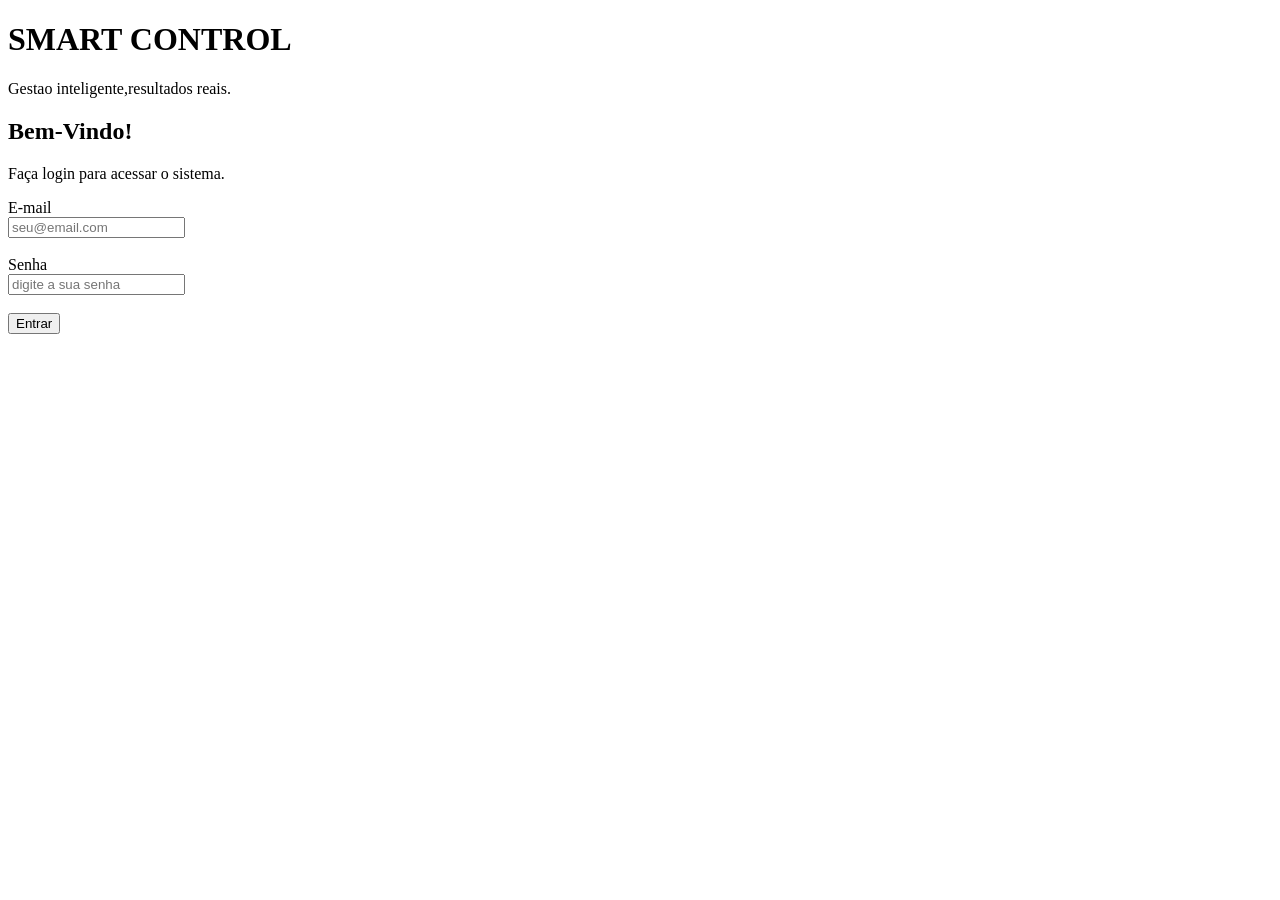
==== index.html @ 696087f5 "Movendo arquivos para raiz do site" ====
<!DOCTYPE html>
<html lang="pt-BR">
<head>
    <meta charset="UTF-8">
    <meta http-equiv="X-UA-Compatible" content="IE=edge">
    <meta name="viewport" content="width=device-width, initial-scale=1.0">
    <title>Smart Control</title>
</head>
<body>

    <h1>SMART CONTROL</h1>

    <p>Gestao inteligente,resultados reais.</p>

    <h2>Bem-Vindo!</h2>

    <p>Faça login para acessar o sistema.</p>

    <form>

        <label for="email">E-mail</label><br>
        <input type="email" id="email" placeholder="seu@email.com">

        <br><br>

        <label for="senha">Senha</label><br>
        <input type="password" id="senha" placeholder="digite a sua senha">

        <br><br>

<button type="button" onclick="window.location.href='./dashboard.html'">
    Entrar
</button>
</body>
</html>
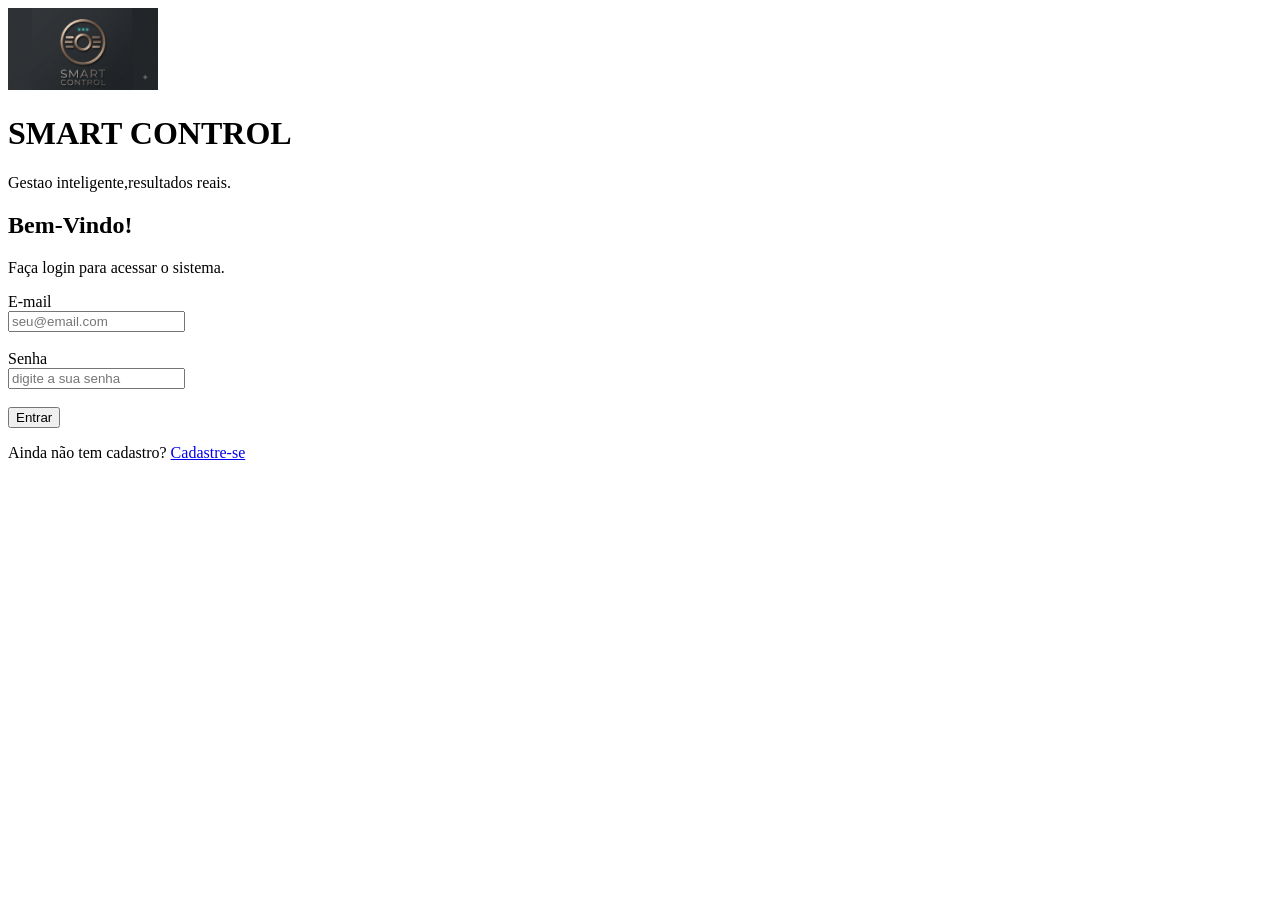
==== commit a023a506: "finalizando projeto html" ====
--- a/index.html
+++ b/index.html
@@ -7,6 +7,12 @@
     <title>Smart Control</title>
 </head>
 <body>
+
+    <header>
+        <img src="assets/images/logo.png"
+        alt="Logo do sistema Smart Control"
+        width="150">
+    </header>
 
     <h1>SMART CONTROL</h1>
 
@@ -31,5 +37,13 @@
 <button type="button" onclick="window.location.href='./dashboard.html'">
     Entrar
 </button>
+
+<p>
+    Ainda não tem cadastro?
+    <a href="cadastro.html">Cadastre-se</a>
+</p>
+
+</form>
+
 </body>
 </html>
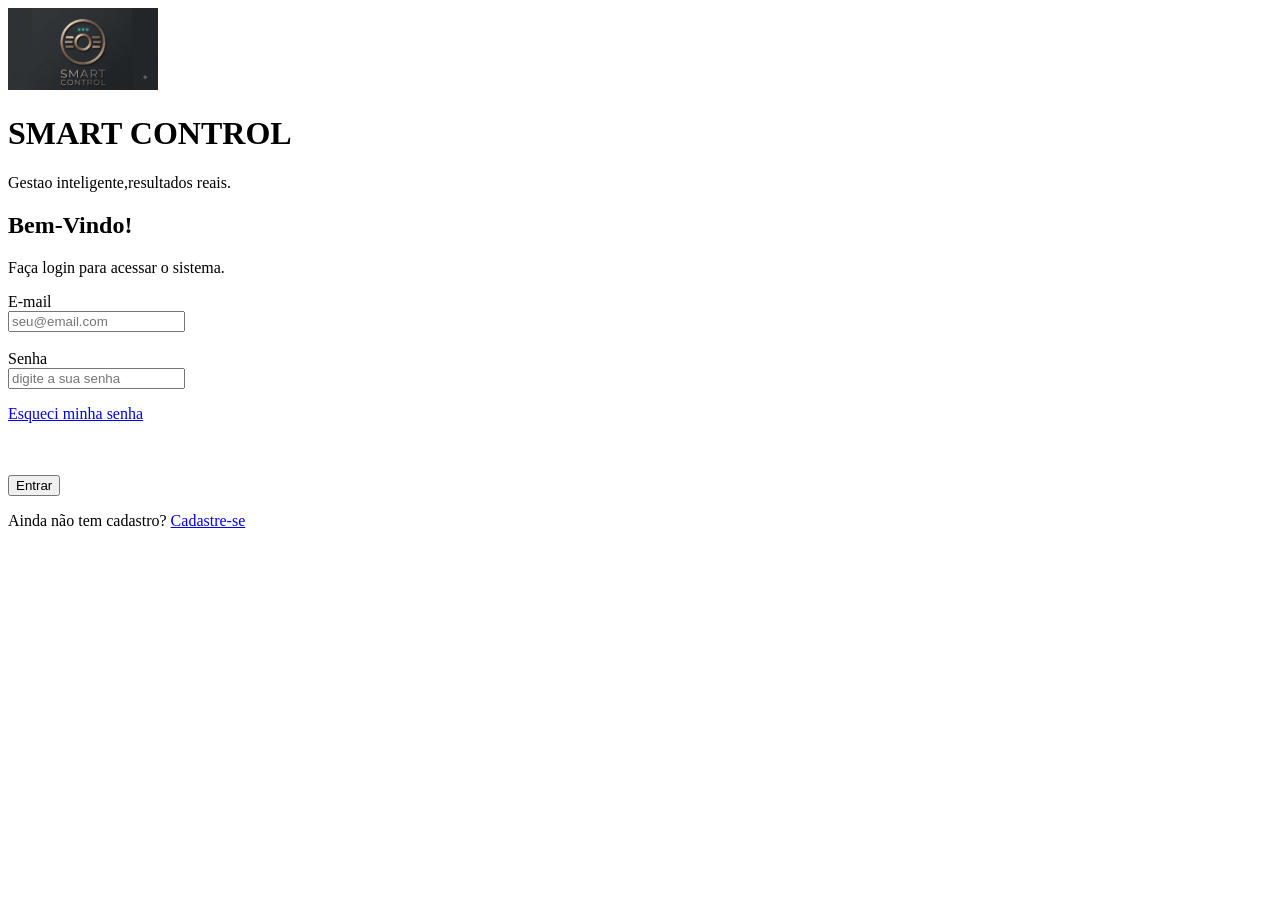
==== commit f71b70b5: "senha" ====
--- a/index.html
+++ b/index.html
@@ -32,6 +32,12 @@
         <label for="senha">Senha</label><br>
         <input type="password" id="senha" placeholder="digite a sua senha">
 
+
+        <p>
+    <a href="recuperar-senha.html">Esqueci minha senha</a>
+</p>
+
+
         <br><br>
 
 <button type="button" onclick="window.location.href='./dashboard.html'">
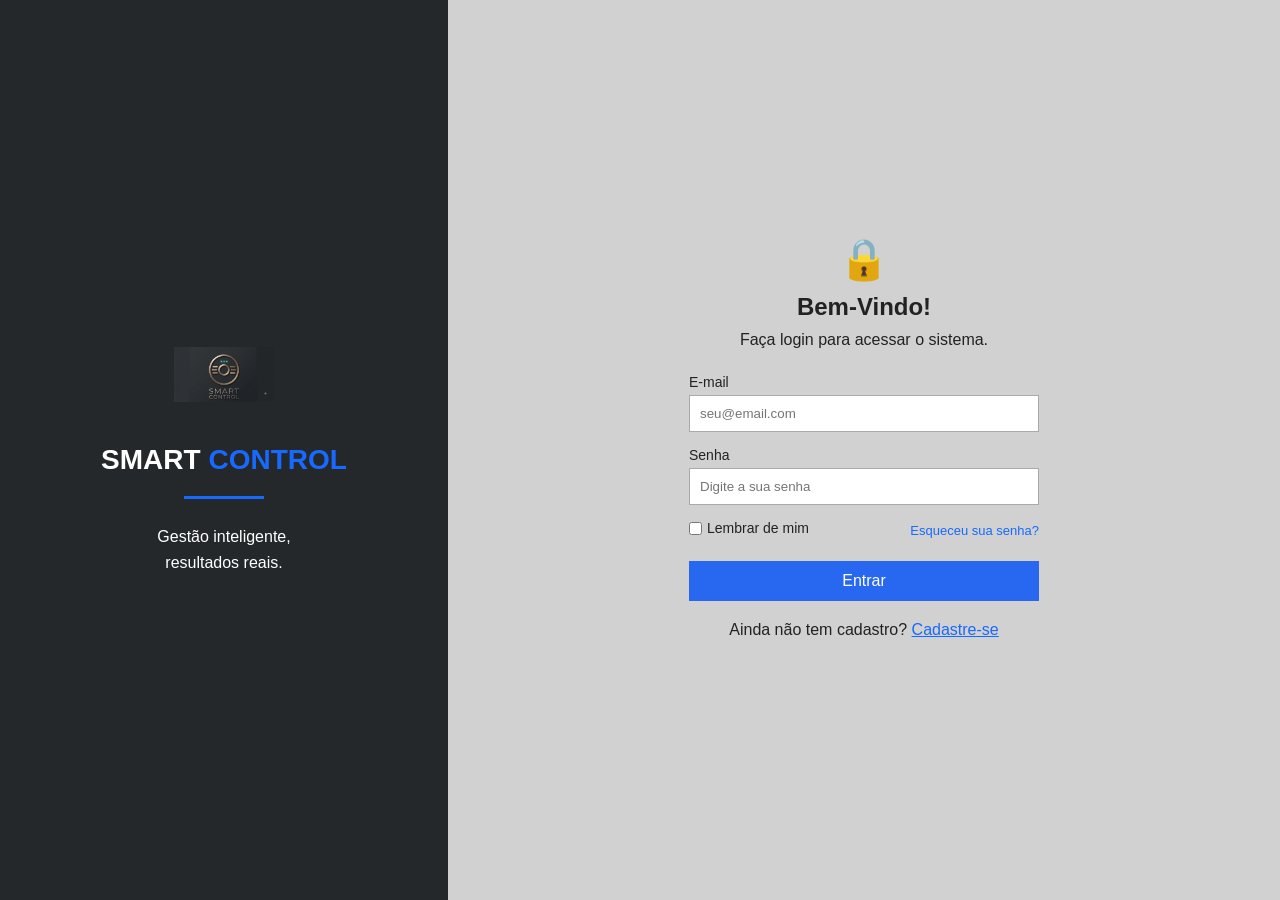
==== commit 02fa0027: "Estilizando tela de login" ====
--- a/index.html
+++ b/index.html
@@ -5,51 +5,84 @@
     <meta http-equiv="X-UA-Compatible" content="IE=edge">
     <meta name="viewport" content="width=device-width, initial-scale=1.0">
     <title>Smart Control</title>
+<link rel="stylesheet" href="style.css">
 </head>
 <body>
 
-    <header>
-        <img src="assets/images/logo.png"
-        alt="Logo do sistema Smart Control"
-        width="150">
-    </header>
+    <div class="pagina-login">
 
-    <h1>SMART CONTROL</h1>
+        <div class="lado-esquerdo">
 
-    <p>Gestao inteligente,resultados reais.</p>
+            <img
+                src="assets/images/logo.png"
+                alt="Logo do sistema Smart Control"
+                class="logo-esquerda">
 
-    <h2>Bem-Vindo!</h2>
+            <h1>SMART <span>CONTROL</span></h1>
 
-    <p>Faça login para acessar o sistema.</p>
+            <div class="linha-azul"></div>
 
-    <form>
+            <p>Gestão inteligente,<br>resultados reais.</p>
 
-        <label for="email">E-mail</label><br>
-        <input type="email" id="email" placeholder="seu@email.com">
+        </div>
 
-        <br><br>
+        <div class="lado-direito">
 
-        <label for="senha">Senha</label><br>
-        <input type="password" id="senha" placeholder="digite a sua senha">
+            <div class="caixa-login">
 
+                <div class="icone-topo">🔒</div>
 
-        <p>
-    <a href="recuperar-senha.html">Esqueci minha senha</a>
-</p>
+                <h2>Bem-Vindo!</h2>
 
+                <p>Faça login para acessar o sistema.</p>
 
-        <br><br>
+                <form>
 
-<button type="button" onclick="window.location.href='./dashboard.html'">
-    Entrar
-</button>
+                    <label for="email">E-mail</label>
+                    <input
+                        type="email"
+                        id="email"
+                        placeholder="seu@email.com"
+                        required>
 
-<p>
-    Ainda não tem cadastro?
-    <a href="cadastro.html">Cadastre-se</a>
-</p>
+                    <label for="senha">Senha</label>
+                    <input
+                        type="password"
+                        id="senha"
+                        placeholder="Digite a sua senha"
+                        required>
 
-</form>
+                    <div class="opcoes-login">
+
+                        <label>
+                            <input type="checkbox">
+                            Lembrar de mim
+                        </label>
+
+                        <a href="recuperar-senha.html">
+                            Esqueceu sua senha?
+                        </a>
+
+                    </div>
+
+                    <button
+                        type="button"
+                        onclick="window.location.href='dashboard.html'">
+                        Entrar
+                    </button>
+
+                </form>
+
+                <p class="cadastro">
+                    Ainda não tem cadastro?
+                    <a href="cadastro.html">Cadastre-se</a>
+                </p>
+
+            </div>
+
+        </div>
+
+    </div>
 
 </body>
 </html>
--- a/style.css
+++ b/style.css
@@ -0,0 +1,167 @@
+* {
+    margin: 0;
+    padding: 0;
+    box-sizing: border-box;
+}
+
+body {
+    font-family: Arial, Helvetica, sans-serif;
+    margin: 0;
+}
+
+.pagina-login {
+    width: 100%;
+    min-height: 100vh;
+    display: flex;
+}
+
+/* LADO ESQUERDO */
+
+.lado-esquerdo {
+    width: 35%;
+    min-height: 100vh;
+    background-color: #24282B;
+    color: white;
+
+    display: flex;
+    flex-direction: column;
+    align-items: center;
+    justify-content: center;
+
+    text-align: center;
+}
+
+.logo-esquerda {
+    width: 100px;
+    height: 100px;
+    object-fit: contain;
+    margin-bottom: 20px;
+}
+
+.lado-esquerdo h1 {
+    font-size: 28px;
+    margin-bottom: 20px;
+}
+
+/* CONTROL continua azul */
+
+.lado-esquerdo h1 span {
+    color: #1769ff;
+}
+
+.linha-azul {
+    width: 80px;
+    height: 3px;
+    background-color: #1769ff;
+    margin-bottom: 25px;
+}
+
+.lado-esquerdo p {
+    font-size: 16px;
+    line-height: 1.6;
+}
+
+/* LADO DIREITO */
+
+.lado-direito {
+    width: 65%;
+    min-height: 100vh;
+    background-color: #d1d1d1;
+
+    display: flex;
+    align-items: center;
+    justify-content: center;
+}
+
+.caixa-login {
+    width: 350px;
+    text-align: center;
+}
+
+.icone-topo {
+    font-size: 40px;
+    margin-bottom: 10px;
+}
+
+.caixa-login h2 {
+    margin-bottom: 10px;
+    color: #222;
+}
+
+.caixa-login > p {
+    margin-bottom: 25px;
+    color: #222;
+}
+
+.caixa-login form {
+    display: flex;
+    flex-direction: column;
+    text-align: left;
+}
+
+.caixa-login label {
+    margin-bottom: 5px;
+    font-size: 14px;
+    color: #222;
+}
+
+.caixa-login input[type="email"],
+.caixa-login input[type="password"] {
+    width: 100%;
+    padding: 10px;
+    margin-bottom: 15px;
+
+    border: 1px solid #aaa;
+    background-color: white;
+}
+
+.opcoes-login {
+    display: flex;
+    justify-content: space-between;
+    align-items: center;
+
+    margin-bottom: 20px;
+}
+
+.opcoes-login label {
+    display: flex;
+    align-items: center;
+    gap: 5px;
+}
+
+.opcoes-login a {
+    color: #1769ff;
+    text-decoration: none;
+    font-size: 13px;
+}
+
+.opcoes-login a:hover {
+    text-decoration: underline;
+}
+
+.caixa-login button {
+    width: 100%;
+
+    padding: 11px;
+
+    border: none;
+
+    background-color: #2867f0;
+    color: white;
+
+    font-size: 16px;
+
+    cursor: pointer;
+}
+
+.caixa-login button:hover {
+    background-color: #1755d7;
+}
+
+.cadastro {
+    margin-top: 20px;
+}
+
+.cadastro a {
+    color: #1769ff;
+}
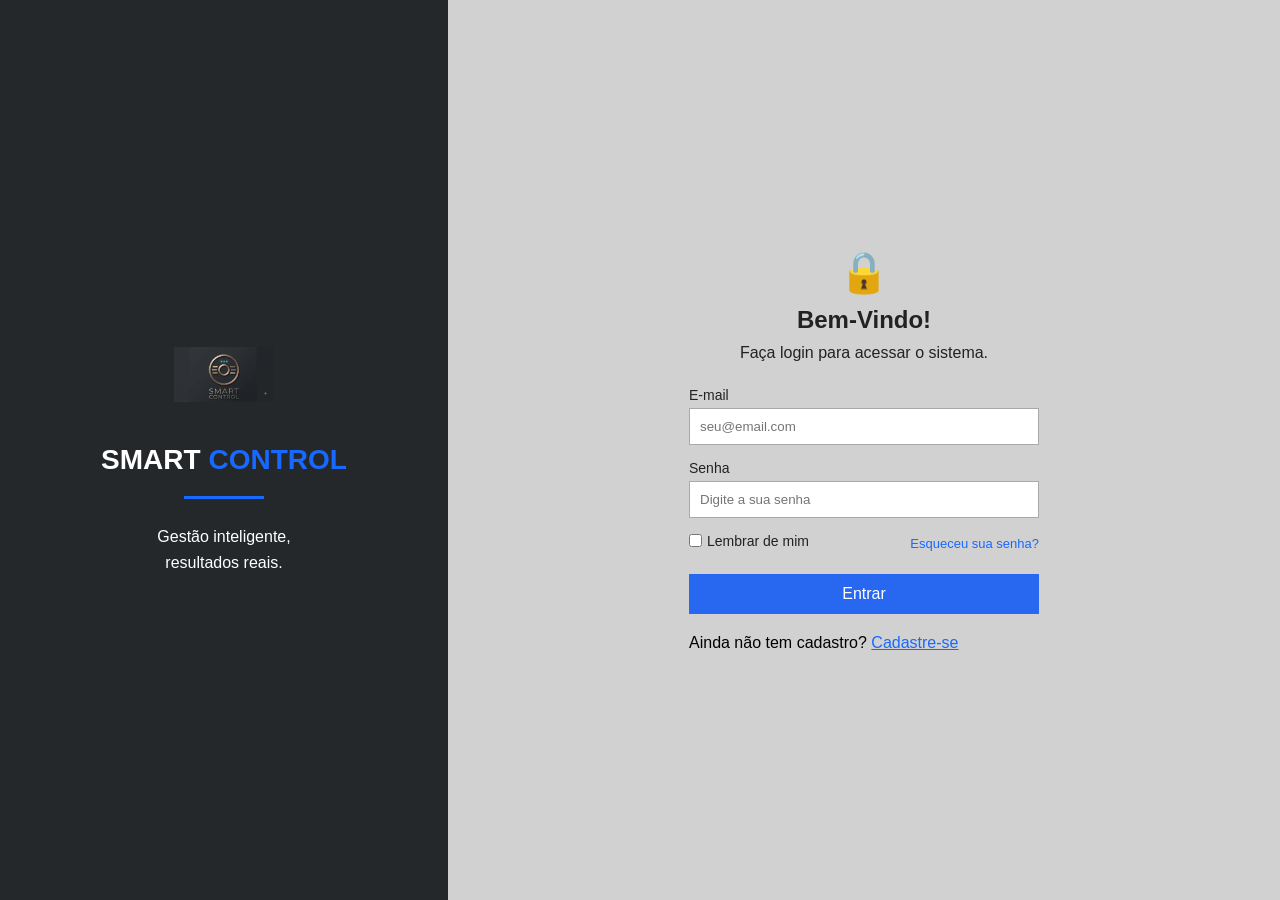
==== commit 843b92df: "arrumando" ====
--- a/index.html
+++ b/index.html
@@ -65,13 +65,9 @@
 
                     </div>
 
-                    <button
-                        type="button"
-                        onclick="window.location.href='dashboard.html'">
-                        Entrar
-                    </button>
+                   <button type="submit">Entrar</button>
 
-                </form>
+                <form action="dashboard.html">
 
                 <p class="cadastro">
                     Ainda não tem cadastro?
--- a/style.css
+++ b/style.css
@@ -164,4 +164,161 @@
 
 .cadastro a {
     color: #1769ff;
+}
+
+/* =========================
+   RECUPERAÇÃO DE SENHA
+   ========================= */
+
+.pagina-recuperacao {
+    width: 100%;
+    min-height: 100vh;
+    display: flex;
+}
+
+/* LADO ESQUERDO */
+
+.recuperacao-esquerda {
+    width: 35%;
+    min-height: 100vh;
+    background-color: #24282B;
+    color: white;
+
+    display: flex;
+    flex-direction: column;
+    justify-content: center;
+    align-items: center;
+
+    text-align: center;
+}
+
+.logo-recuperacao {
+    width: 100px;
+    height: 100px;
+    object-fit: contain;
+    margin-bottom: 20px;
+}
+
+.recuperacao-esquerda h1 {
+    font-size: 28px;
+    margin-bottom: 20px;
+}
+
+.recuperacao-esquerda h1 span {
+    color: #1769ff;
+}
+
+.linha-recuperacao {
+    width: 80px;
+    height: 3px;
+    background-color: #1769ff;
+    margin-bottom: 25px;
+}
+
+.recuperacao-esquerda p {
+    font-size: 16px;
+    line-height: 1.6;
+}
+
+/* LADO DIREITO */
+
+.recuperacao-direita {
+    width: 65%;
+    min-height: 100vh;
+    background-color: #ffffff;
+
+    display: flex;
+    justify-content: center;
+    align-items: center;
+}
+
+.caixa-recuperacao {
+    width: 350px;
+    text-align: center;
+}
+
+.cadeado {
+    font-size: 40px;
+    margin-bottom: 10px;
+}
+
+.caixa-recuperacao h2 {
+    margin-bottom: 8px;
+}
+
+.caixa-recuperacao h3 {
+    font-weight: normal;
+    margin-bottom: 25px;
+}
+
+.instrucao {
+    font-size: 13px;
+    margin-bottom: 15px;
+    text-align: left;
+}
+
+/* FORMULÁRIO */
+
+.caixa-recuperacao form {
+    display: flex;
+    flex-direction: column;
+    text-align: left;
+}
+
+.caixa-recuperacao label {
+    font-size: 13px;
+    margin-bottom: 5px;
+}
+
+.caixa-recuperacao input[type="email"],
+.caixa-recuperacao input[type="text"] {
+    width: 100%;
+    padding: 10px;
+    margin-bottom: 18px;
+
+    border: 1px solid #aaa;
+    background-color: white;
+}
+
+.lembrar-recuperacao {
+    display: flex;
+    align-items: center;
+    gap: 6px;
+
+    margin-bottom: 25px;
+}
+
+/* BOTÃO */
+
+.caixa-recuperacao button {
+    width: 100%;
+
+    padding: 11px;
+
+    border: none;
+
+    background-color: #2867f0;
+    color: white;
+
+    font-size: 16px;
+    cursor: pointer;
+}
+
+.caixa-recuperacao button:hover {
+    background-color: #1755d7;
+}
+
+/* VOLTAR */
+
+.voltar-login {
+    margin-top: 20px;
+}
+
+.voltar-login a {
+    color: #1769ff;
+    text-decoration: none;
+}
+
+.voltar-login a:hover {
+    text-decoration: underline;
 }
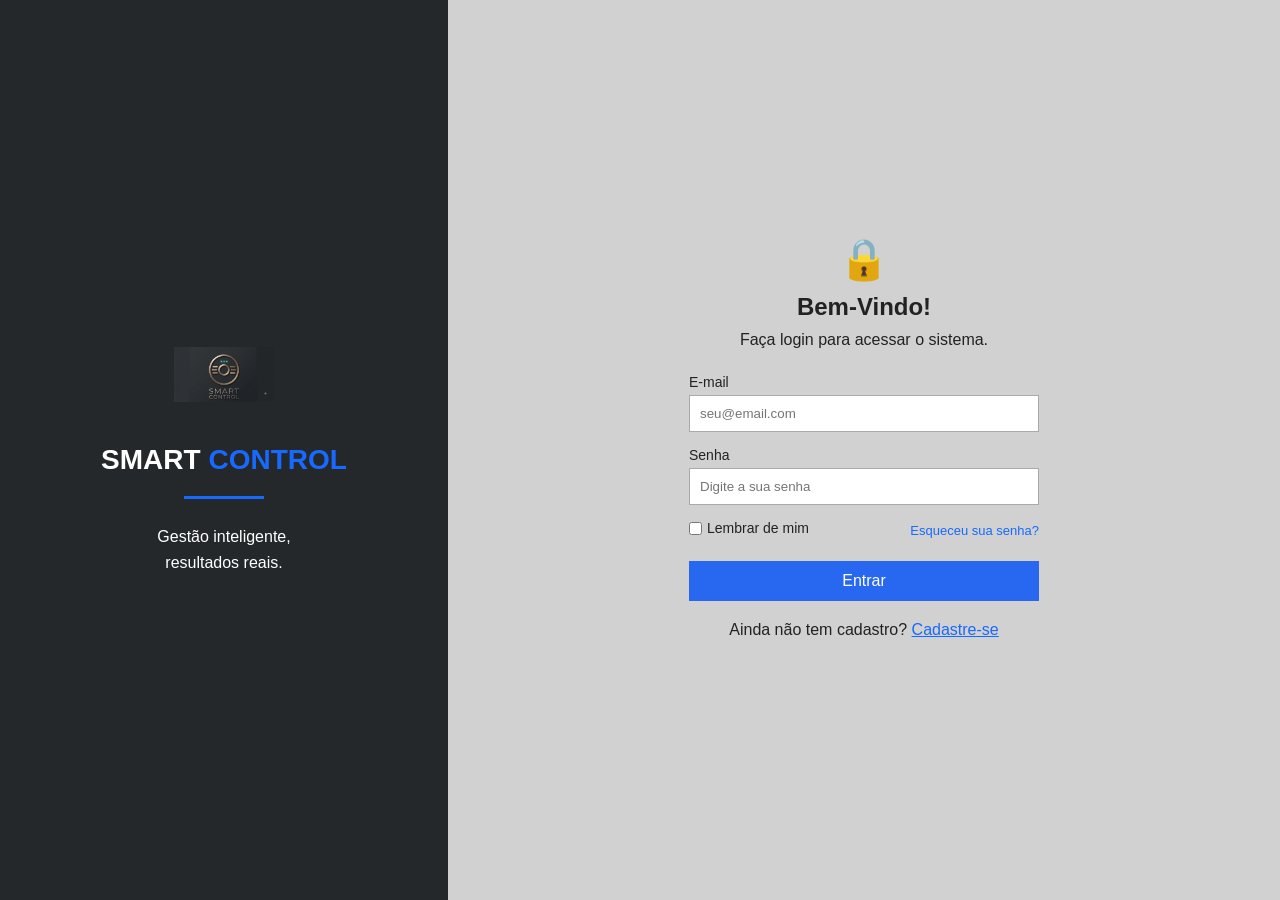
==== commit a8605913: "Corrigindo formulario de login" ====
--- a/index.html
+++ b/index.html
@@ -1,16 +1,21 @@
 <!DOCTYPE html>
 <html lang="pt-BR">
+
 <head>
     <meta charset="UTF-8">
     <meta http-equiv="X-UA-Compatible" content="IE=edge">
     <meta name="viewport" content="width=device-width, initial-scale=1.0">
+
     <title>Smart Control</title>
-<link rel="stylesheet" href="style.css">
+
+    <link rel="stylesheet" href="style.css">
 </head>
+
 <body>
 
     <div class="pagina-login">
 
+        <!-- LADO ESQUERDO -->
         <div class="lado-esquerdo">
 
             <img
@@ -18,39 +23,62 @@
                 alt="Logo do sistema Smart Control"
                 class="logo-esquerda">
 
-            <h1>SMART <span>CONTROL</span></h1>
+            <h1>
+                SMART <span>CONTROL</span>
+            </h1>
 
             <div class="linha-azul"></div>
 
-            <p>Gestão inteligente,<br>resultados reais.</p>
+            <p>
+                Gestão inteligente,<br>
+                resultados reais.
+            </p>
 
         </div>
 
+
+        <!-- LADO DIREITO -->
         <div class="lado-direito">
 
             <div class="caixa-login">
 
-                <div class="icone-topo">🔒</div>
+                <div class="icone-topo">
+                    🔒
+                </div>
 
                 <h2>Bem-Vindo!</h2>
 
-                <p>Faça login para acessar o sistema.</p>
+                <p>
+                    Faça login para acessar o sistema.
+                </p>
 
-                <form>
 
-                    <label for="email">E-mail</label>
+                <!-- FORMULÁRIO DE LOGIN -->
+                <form action="dashboard.html">
+
+                    <label for="email">
+                        E-mail
+                    </label>
+
                     <input
                         type="email"
                         id="email"
+                        name="email"
                         placeholder="seu@email.com"
                         required>
 
-                    <label for="senha">Senha</label>
+
+                    <label for="senha">
+                        Senha
+                    </label>
+
                     <input
                         type="password"
                         id="senha"
+                        name="senha"
                         placeholder="Digite a sua senha"
                         required>
+
 
                     <div class="opcoes-login">
 
@@ -65,13 +93,19 @@
 
                     </div>
 
-                   <button type="submit">Entrar</button>
 
-                <form action="dashboard.html">
+                    <button type="submit">
+                        Entrar
+                    </button>
+
+                </form>
+
 
                 <p class="cadastro">
                     Ainda não tem cadastro?
-                    <a href="cadastro.html">Cadastre-se</a>
+                    <a href="cadastro.html">
+                        Cadastre-se
+                    </a>
                 </p>
 
             </div>
@@ -81,4 +115,5 @@
     </div>
 
 </body>
+
 </html>
